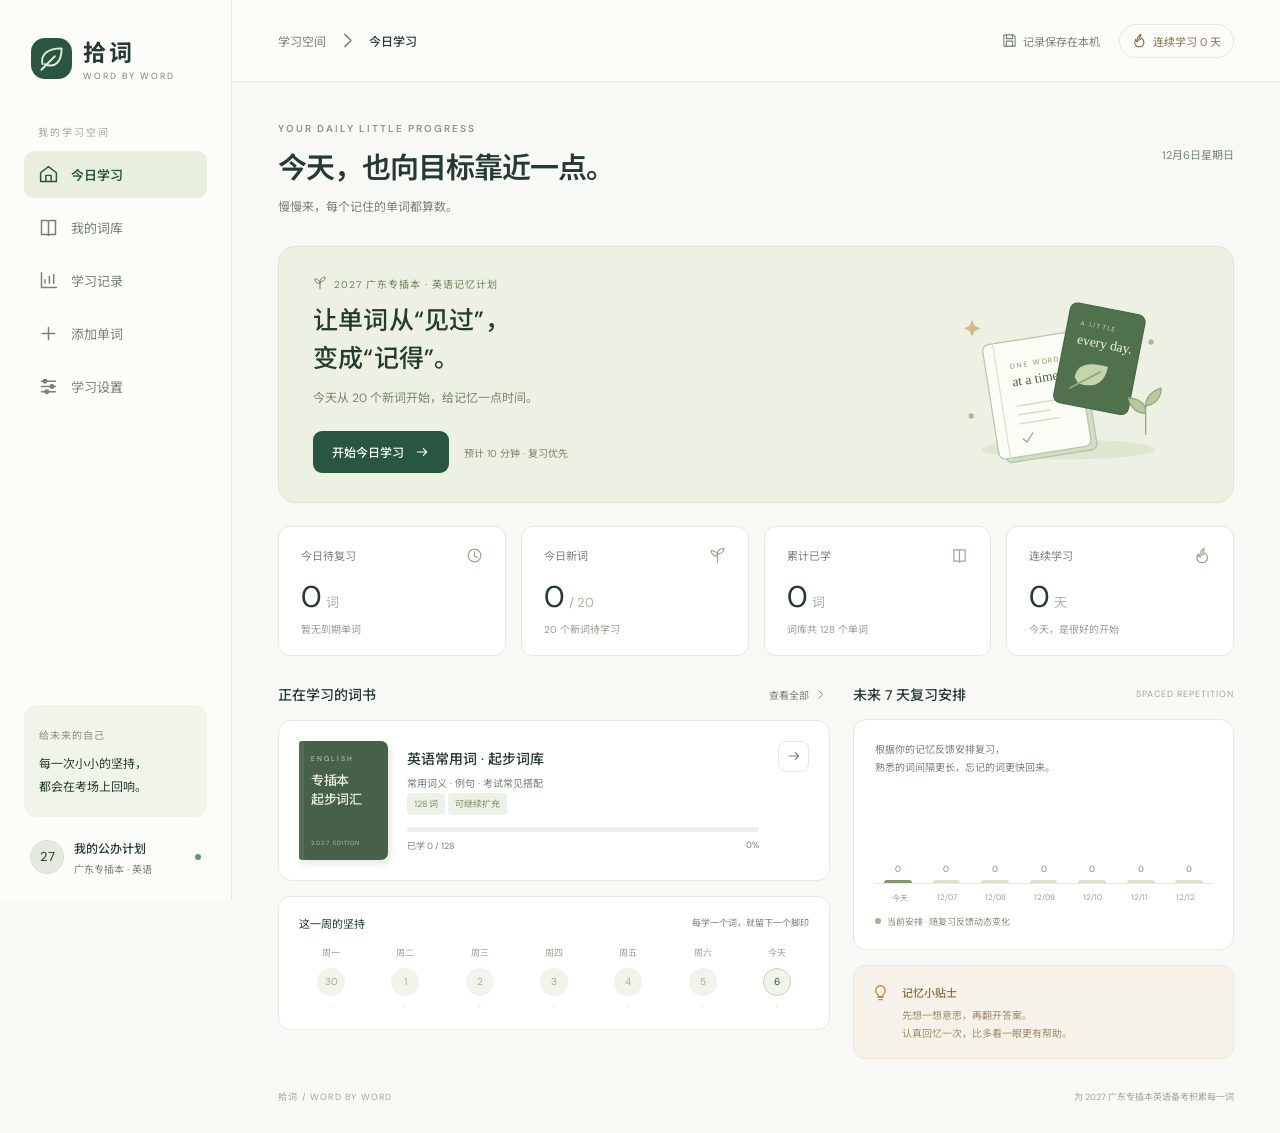
==== index.html @ 29329216 "Publish Wordleaf vocabulary study website" ====
<!doctype html>
<html lang="zh-CN">
<head>
  <meta charset="UTF-8">
  <meta name="viewport" content="width=device-width, initial-scale=1">
  <meta name="theme-color" content="#224b3c">
  <meta name="description" content="拾词 · 为广东专插本英语备考打造的个人背词与间隔复习工具。">
  <title>拾词 · 每一天，记得更牢</title>
  <link rel="icon" href="./leaf.svg" type="image/svg+xml">
  <link rel="stylesheet" href="./styles.css">
</head>
<body>
  <div id="app"></div>
  <div id="toast" role="status" aria-live="polite"></div>
  <script type="module" src="./app.mjs"></script>
</body>
</html>
---- styles.css ----
@import url('https://fonts.googleapis.com/css2?family=DM+Sans:wght@400;500;600;700&family=Noto+Sans+SC:wght@400;500;600;700&display=swap');
:root{--paper:#f8f9f5;--white:#fff;--ink:#253b32;--muted:#768179;--green:#285641;--light:#edf2e8;--line:#e5e9e1;--orange:#c78643;--orange-light:#faf0e3;--red:#b75953;--shadow:0 10px 40px #283e3210;font-family:'DM Sans','Noto Sans SC',system-ui,sans-serif;color:var(--ink);background:var(--paper);font-synthesis:none}
*{box-sizing:border-box}body{margin:0}button,input,textarea,select{font:inherit}button,a,input,textarea,select{-webkit-tap-highlight-color:transparent}button{cursor:pointer}button:disabled{opacity:.5;cursor:not-allowed}button:focus-visible,a:focus-visible,input:focus-visible,textarea:focus-visible,select:focus-visible{outline:3px solid #8ba984;outline-offset:4px}button{border:0}a{color:inherit;text-decoration:none}svg{width:21px;height:21px;fill:none;stroke:currentColor;stroke-width:1.7;stroke-linecap:round;stroke-linejoin:round;flex-shrink:0}.app-shell{display:grid;grid-template-columns:232px 1fr;min-height:100vh}.sidebar{position:fixed;inset:0 auto 0 0;width:232px;padding:34px 24px 24px;border-right:1px solid var(--line);background:#fcfdf9;display:flex;flex-direction:column;z-index:20}.brand{display:flex;gap:11px;align-items:center;margin:0 7px 42px}.brand-mark{width:41px;height:41px;border-radius:14px;background:var(--green);display:grid;place-items:center;color:#e4ecd6}.brand-mark svg{width:27px;height:27px}.brand h1{font-size:23px;letter-spacing:3px;margin:0}.brand p{font-size:9px;letter-spacing:2px;color:var(--muted);margin:2px 0 0}.nav-label{font-size:10px;letter-spacing:2px;color:#a0a89f;margin:0 14px 12px}.nav-item{display:flex;align-items:center;gap:12px;width:100%;border-radius:10px;padding:13px 14px;background:none;color:var(--muted);text-align:left;font-size:13px;margin-bottom:6px}.nav-item.active{background:#e9efdf;color:var(--green);font-weight:600}.nav-item:hover{background:var(--light)}.nav-item .badge{margin-left:auto;background:white;border-radius:5px;min-width:22px;text-align:center;padding:1px 5px;font-size:11px}.sidebar-bottom{margin-top:auto}.sidebar-note{padding:18px 15px;background:#f1f4ea;border-radius:12px}.sidebar-note .tiny{color:#87907b;font-size:10px;letter-spacing:1px}.sidebar-note p{font-size:12px;line-height:1.9;margin:9px 0 0}.sidebar-user{display:flex;align-items:center;gap:10px;padding:20px 6px 0}.avatar{width:34px;height:34px;background:#e6e9df;border:1px solid #dce1d4;border-radius:50%;display:grid;place-items:center;font-size:13px}.sidebar-user strong{font-size:12px;font-weight:500}.sidebar-user p{font-size:10px;color:var(--muted);margin:3px 0 0}.sidebar-user .dot{margin-left:auto;width:6px;height:6px;border-radius:50%;background:#6b9566}.main{grid-column:2;min-width:0}.topbar{height:82px;border-bottom:1px solid var(--line);display:flex;justify-content:space-between;align-items:center;padding:0 46px;background:#fbfcf8}.crumb{font-size:12px;color:var(--muted);display:flex;gap:11px;align-items:center}.crumb strong{font-weight:500;color:var(--ink)}.top-right{display:flex;align-items:center;gap:19px;color:var(--muted);font-size:11px}.saved-status{display:flex;align-items:center;gap:6px}.saved-status svg{width:15px;height:15px}.top-right .pill{border:1px solid var(--line);border-radius:50px;padding:8px 12px;display:flex;align-items:center;gap:6px;color:#8c714e}.top-right .pill svg{width:15px;height:15px}.content{max-width:1190px;margin:auto;padding:40px 46px 28px}.greeting{display:flex;justify-content:space-between;align-items:flex-start;gap:20px;margin-bottom:27px}.eyebrow{font-size:10px;font-weight:600;letter-spacing:2px;color:#8c967f;margin-bottom:9px}.greeting h2,.page-head h2{margin:0;font-size:29px;letter-spacing:-1px;font-weight:600}.greeting p,.page-head p{font-size:12px;color:var(--muted);line-height:1.8;margin:10px 0 0}.greeting .date{font-size:11px;color:var(--muted);padding-top:24px;white-space:nowrap}.hero{position:relative;overflow:hidden;border:1px solid #dde5d2;border-radius:17px;background:#ecf1e3;display:flex;justify-content:space-between;align-items:center;min-height:226px;padding:29px 34px;margin-bottom:23px}.hero-copy{position:relative;z-index:1}.hero .hero-label{font-size:10px;color:#728160;letter-spacing:1px;display:flex;gap:7px;align-items:center}.hero-label svg{width:14px;height:14px}.hero h3{font-size:25px;line-height:1.55;margin:11px 0 9px;font-weight:500;letter-spacing:.2px}.hero p{font-size:12px;color:#7b856f;margin:0 0 21px;line-height:1.8}.btn{display:inline-flex;align-items:center;justify-content:center;gap:10px;border-radius:9px;padding:12px 19px;font-size:12px;font-weight:500;transition:background .15s,transform .15s}.btn:hover{transform:translateY(-1px)}.btn svg{width:16px;height:16px}.primary{background:var(--green);color:#fff}.primary:hover{background:#1d4231}.secondary{background:white;border:1px solid var(--line);color:var(--ink)}.quiet{background:none;color:var(--muted)}.hero-foot{display:inline-block;font-size:10px;color:#7b866b;margin-left:15px}.hero-art{width:258px;flex-shrink:0;align-self:stretch;display:grid;place-items:center;margin-right:12px}.hero-art svg{width:244px;height:195px;stroke-width:1.4}.stat-grid{display:grid;grid-template-columns:repeat(4,1fr);gap:15px;margin-bottom:28px}.stat{padding:20px 22px 19px;background:white;border:1px solid var(--line);border-radius:12px}.stat-head{display:flex;justify-content:space-between;align-items:center;color:var(--muted);font-size:11px}.stat-head svg{width:17px;height:17px;color:#9aab88}.stat-value{font-size:30px;line-height:1.3;margin:13px 0 5px;letter-spacing:-1px}.stat-value span{font-size:13px;color:#adb4a6;letter-spacing:0;margin-left:5px}.stat-foot{font-size:10px;color:#969d91}.stat-foot .green{color:#719260}.dashboard-bottom{display:grid;grid-template-columns:minmax(0,1.45fr) minmax(280px,1fr);gap:23px}.section-title{display:flex;justify-content:space-between;align-items:center;margin:0 0 15px}.section-title h3{font-size:14px;font-weight:500;margin:0}.section-title .small-link{font-size:10px;color:var(--muted);display:flex;align-items:center;gap:5px;background:none;padding:3px}.small-link svg{width:13px;height:13px}.section-title .label{font-size:9px;letter-spacing:1px;color:#9caa8a}.book-card{border:1px solid var(--line);border-radius:13px;background:white;padding:20px;display:flex;gap:19px;align-items:center}.book-cover{position:relative;flex-shrink:0;width:89px;height:119px;background:#466147;border-radius:3px 7px 7px 3px;box-shadow:3px 4px 7px #3c4c3320,inset 5px 0 #ffffff13;color:#eaf0db;padding:13px 12px;display:flex;flex-direction:column}.book-cover .book-kicker{font-size:7px;letter-spacing:2px;color:#c5d1b8}.book-cover strong{font-size:16px;line-height:1.5;margin-top:8px;font-weight:500;letter-spacing:1px}.book-cover small{font-size:8px;letter-spacing:2px;margin-top:auto;opacity:.7}.book-info{flex:1;min-width:0}.book-info h4{font-size:14px;font-weight:500;margin:0 0 7px}.book-info p{font-size:10px;color:var(--muted);margin:0 0 12px;line-height:1.8}.chip{display:inline-block;font-size:9px;border-radius:4px;padding:3px 7px;background:var(--light);color:#7e9268}.progress-track{height:5px;border-radius:4px;background:#edf0e8;overflow:hidden;margin:12px 0 7px}.progress-fill{height:100%;background:#819a60;transition:width .3s}.progress-caption{display:flex;justify-content:space-between;font-size:9px;color:var(--muted)}.book-card .arrow-btn{align-self:flex-start}.arrow-btn,.icon-btn{display:grid;place-items:center;width:31px;height:31px;border-radius:8px;border:1px solid var(--line);background:white;color:var(--muted)}.arrow-btn svg,.icon-btn svg{width:16px;height:16px}.week-card{margin-top:15px;background:white;border:1px solid var(--line);border-radius:12px;padding:18px 20px}.week-title{display:flex;justify-content:space-between;align-items:center;font-size:11px;margin-bottom:15px}.week-title small{font-size:9px;color:var(--muted)}.week-grid{display:grid;grid-template-columns:repeat(7,1fr);gap:10px;text-align:center}.week-day{font-size:9px;color:#9aa28f}.week-dot{width:28px;height:28px;margin:9px auto 5px;border-radius:50%;display:grid;place-items:center;background:#f1f4eb;color:#a2ab96;font-size:10px}.week-day.today .week-dot{border:1px solid #c6d4b5;color:var(--green)}.week-day.done .week-dot{background:#6c875a;color:white}.week-dot svg{width:12px;height:12px}.week-number{font-size:8px}.memory-card{background:white;border:1px solid var(--line);border-radius:13px;padding:21px 21px 16px;min-height:231px}.memory-card p{font-size:10px;color:var(--muted);line-height:1.8;margin:0 0 13px}.forecast-chart{height:94px;display:flex;align-items:flex-end;justify-content:space-around;gap:9px;padding:7px 3px 0;border-bottom:1px solid var(--line)}.bar-group{flex:1;display:flex;flex-direction:column;align-items:center;justify-content:flex-end;gap:5px;height:100%}.bar-number{font-size:9px;color:#81916d}.bar{width:70%;max-width:28px;min-height:3px;border-radius:4px 4px 0 0;background:#d9e4ca}.bar-group:first-child .bar{background:#819969}.forecast-labels{display:flex;justify-content:space-around;font-size:8px;color:#99a28e;padding:8px 3px 0}.legend{display:flex;align-items:center;gap:6px;font-size:9px;color:#859078;margin-top:12px}.legend i{width:6px;height:6px;border-radius:50%;background:#a0b687}.tip-card{display:flex;gap:12px;padding:15px 17px;background:#f7f2e9;border:1px solid #efe5d6;border-radius:11px;margin-top:15px}.tip-card svg{color:#b88c50;width:19px;height:19px;flex-shrink:0;margin-top:2px}.tip-card strong{font-size:11px;font-weight:500;color:#896d42}.tip-card p{font-size:10px;line-height:1.8;color:#a18c6a;margin:5px 0 0}.footer{display:flex;justify-content:space-between;margin-top:30px;font-size:9px;color:#a0a697;line-height:1.8}.footer .footer-logo{letter-spacing:1.2px}.page-head{margin-bottom:25px;display:flex;justify-content:space-between;align-items:center;gap:14px}.panel{background:white;border:1px solid var(--line);border-radius:14px;padding:25px}.toolbar{display:flex;gap:10px;margin-bottom:18px;flex-wrap:wrap;align-items:center}.search-wrap{display:flex;align-items:center;gap:10px;background:white;border:1px solid var(--line);padding:11px 14px;border-radius:9px;flex:1;min-width:180px}.search-wrap svg{width:17px;height:17px;color:var(--muted)}.search-wrap input{border:0;outline:none;min-width:0;width:100%;font-size:12px;background:none;color:var(--ink)}.select{border:1px solid var(--line);background:white;border-radius:9px;padding:10px 12px;font-size:11px;color:var(--ink)}.word-list{display:grid;gap:10px}.word-row{display:grid;grid-template-columns:1.1fr 1.3fr .6fr auto;gap:15px;align-items:center;padding:18px 20px;background:white;border:1px solid var(--line);border-radius:11px}.word-row strong{font-size:18px;font-weight:500;letter-spacing:-.3px}.word-row .pos{font-size:10px;color:var(--muted);margin-left:8px}.word-row .meaning{font-size:12px}.word-row small{display:block;color:var(--muted);font-size:10px;margin-top:5px}.row-actions{display:flex;gap:8px}.row-actions .icon-btn.favorite{color:var(--orange);background:var(--orange-light);border-color:#eddbbd}.state-chip{font-size:10px;padding:4px 9px;border-radius:5px;width:fit-content;background:#f0f3ed;color:#839076}.state-chip.due{color:#b47b3f;background:#fbf0df}.state-chip.mastered{color:var(--green);background:#e9f0e2}.word-count{font-size:11px;color:var(--muted);margin:0 0 12px}.pagination{display:flex;justify-content:center;align-items:center;gap:18px;margin:20px 0;color:var(--muted);font-size:11px}.empty{text-align:center;padding:45px 20px;color:var(--muted);font-size:13px;line-height:1.9}.empty svg{width:45px;height:45px;margin-bottom:15px;color:#a7b69b}.empty h3{font-size:18px;color:var(--ink);font-weight:500;margin:8px 0}.session-header{display:flex;justify-content:space-between;align-items:center;gap:20px;margin-bottom:24px}.session-progress{flex:1;max-width:380px}.session-progress .progress-caption{font-size:10px}.session-progress .progress-track{height:4px}.session-header .btn{padding:9px 12px}.study-layout{max-width:700px;margin:0 auto}.study-card{position:relative;padding:37px 42px 31px;min-height:376px;border:1px solid var(--line);background:white;box-shadow:var(--shadow);border-radius:20px;text-align:center}.study-top{display:flex;align-items:center;justify-content:space-between;font-size:10px;color:var(--muted)}.study-top .word-status{padding:5px 8px;background:var(--light);color:#819168;border-radius:5px}.study-term{font-size:49px;font-weight:500;letter-spacing:-1.5px;margin:37px 0 8px;overflow-wrap:anywhere}.pronunciation{display:flex;justify-content:center;align-items:center;gap:9px;color:var(--muted);font-size:12px}.audio-btn{display:inline-flex;align-items:center;gap:5px;border:0;background:#f3f5ee;color:#71835e;border-radius:30px;padding:6px 11px;font-size:10px}.audio-btn svg{width:14px;height:14px}.reveal-hint{font-size:12px;color:#a0a694;margin:28px 0 19px;line-height:1.8}.reveal-btn{width:220px;padding:14px;max-width:100%;margin-bottom:3px}.meaning-block{animation:appear .2s ease-out;margin-top:23px;border-top:1px solid var(--line);padding-top:21px}.meaning-block .meaning{font-size:22px;line-height:1.5;margin-bottom:18px}.meaning-block .meaning .pos{font-size:12px;color:var(--muted);margin-right:10px}.example{background:#f7f8f3;text-align:left;border-radius:10px;padding:17px 19px;font-size:13px;line-height:1.9}.example p{margin:0}.example .translation{font-size:11px;color:var(--muted);margin-top:4px}.word-tip{text-align:left;font-size:11px;line-height:1.8;color:#8c7857;background:#faf6ed;border-radius:8px;padding:12px 15px;margin-top:12px}.word-tip svg{width:13px;height:13px;vertical-align:middle;margin-right:5px}.grade-heading{text-align:center;color:var(--muted);font-size:11px;margin:25px 0 13px}.grades{display:grid;grid-template-columns:repeat(3,1fr);gap:13px}.grade-btn{border:1px solid var(--line);border-radius:12px;padding:17px 10px 13px;display:flex;flex-direction:column;align-items:center;gap:8px;background:white;color:var(--ink)}.grade-btn svg{width:20px;height:20px}.grade-btn strong{font-size:14px;font-weight:500}.grade-btn small{font-size:10px;opacity:.65}.grade-btn.again{border-color:#efdcd7;color:var(--red);background:#fcf7f5}.grade-btn.hard{border-color:#efdfc5;color:#b68440;background:#fdfaf3}.grade-btn.good{border-color:#d9e5cd;color:var(--green);background:#f1f6eb}.grade-btn:hover{filter:brightness(.97)}.keyboard-hint{text-align:center;color:#9ba393;font-size:9px;margin:20px 0}.kbd{display:inline-block;border:1px solid #dbe0d3;border-radius:4px;padding:1px 5px;margin:0 3px;font-size:9px;background:#fcfdf9}.study-mode{display:flex;justify-content:center;gap:5px;margin-bottom:23px}.study-mode button{font-size:10px;color:var(--muted);background:none;padding:8px 13px;border-radius:6px}.study-mode button.active{background:#e9eedf;color:var(--green)}.spell-input{margin:25px auto 8px;width:100%;max-width:360px;border:1px solid #d4dfc7;background:#fafcf6;border-radius:10px;text-align:center;padding:14px;color:var(--ink);font-size:20px;letter-spacing:1px}.spell-result{font-size:11px;margin:14px 0;color:var(--muted)}.summary-card{text-align:center;padding:45px 30px;background:white;border:1px solid var(--line);border-radius:18px}.summary-icon{width:62px;height:62px;display:grid;place-items:center;margin:0 auto 20px;background:var(--light);border-radius:50%;color:var(--green)}.summary-icon svg{width:32px;height:32px}.summary-card h3{font-size:25px;font-weight:500;margin:0 0 10px}.summary-card p{color:var(--muted);font-size:12px;line-height:1.9}.summary-metrics{display:flex;justify-content:center;gap:45px;margin:30px 0}.summary-metrics strong{font-size:27px;font-weight:500}.summary-metrics small{display:block;font-size:10px;color:var(--muted);margin-top:7px}.summary-actions{display:flex;justify-content:center;gap:10px}.two-columns{display:grid;grid-template-columns:1fr 1fr;gap:20px}.panel h3{font-size:15px;font-weight:500;margin:0 0 8px}.panel .desc{font-size:11px;line-height:1.9;color:var(--muted);margin:0 0 20px}.field{margin-bottom:17px}.field label{display:block;font-size:11px;margin-bottom:8px}.field input,.field textarea,.field select{width:100%;padding:11px 13px;border:1px solid var(--line);border-radius:8px;color:var(--ink);background:#fcfdf9;font-size:12px}.field textarea{min-height:150px;resize:vertical;line-height:1.9}.field .help{font-size:10px;line-height:1.8;color:var(--muted);margin-top:7px}.setting-row{display:flex;justify-content:space-between;gap:16px;align-items:center;padding:18px 0;border-bottom:1px solid var(--line)}.setting-row:last-child{border-bottom:0}.setting-row strong{font-size:12px;font-weight:500}.setting-row p{font-size:10px;color:var(--muted);line-height:1.8;margin:7px 0 0}.setting-row input[type=number]{width:75px;border:1px solid var(--line);padding:10px;border-radius:8px;font-size:14px;color:var(--green);background:var(--paper)}.toggle{width:38px;height:22px;appearance:none;background:#dce2d5;border-radius:20px;cursor:pointer;position:relative;flex-shrink:0}.toggle:after{content:'';position:absolute;top:3px;left:3px;width:16px;height:16px;border-radius:50%;background:white;transition:left .15s}.toggle:checked{background:var(--green)}.toggle:checked:after{left:19px}.backup-buttons{display:flex;gap:9px;flex-wrap:wrap;margin:15px 0}.disclaimer{border-left:2px solid #bacbaa;padding:3px 0 3px 15px;margin:25px 0 0;color:var(--muted);font-size:11px;line-height:2}.info-steps{display:grid;gap:12px;margin-top:19px}.info-step{display:flex;gap:13px;font-size:11px;color:var(--muted);line-height:1.9}.info-step .step-num{width:23px;height:23px;border-radius:50%;background:var(--light);color:var(--green);display:grid;place-items:center;flex-shrink:0;font-size:10px}.info-step strong{display:block;color:var(--ink);font-weight:500;margin-bottom:3px}.history-grid{display:grid;grid-template-columns:repeat(14,1fr);gap:5px;margin:20px 0 12px}.history-cell{aspect-ratio:1;border-radius:5px;background:#f0f3e9}.history-cell.l1{background:#dbe5cb}.history-cell.l2{background:#a9be90}.history-cell.l3{background:#789966}.history-cell.l4{background:#406742}.history-legend{display:flex;align-items:center;justify-content:flex-end;gap:5px;font-size:9px;color:var(--muted)}.history-legend i{width:10px;height:10px;border-radius:2px}.memory-map{display:flex;gap:4px;align-items:center;margin-top:24px;flex-wrap:wrap}.memory-map span{padding:9px 11px;border-radius:7px;background:var(--light);font-size:10px;color:#728b57}.memory-map svg{width:13px;height:13px;color:#b9c4a8}.modal-backdrop{position:fixed;inset:0;z-index:50;background:#243d3266;display:flex;justify-content:center;align-items:center;padding:24px;backdrop-filter:blur(3px)}.modal{position:relative;width:100%;max-width:550px;background:white;border:1px solid var(--line);border-radius:19px;padding:29px;max-height:85vh;overflow:auto;box-shadow:0 25px 80px #112c3330}.modal-head{display:flex;justify-content:space-between;align-items:center;margin-bottom:20px}.modal-head h3{font-size:18px;font-weight:500;margin:0}.modal .study-term{font-size:35px;text-align:center;margin:20px 0}.modal .meaning-block .meaning{text-align:center;font-size:19px}.modal .btn{margin-top:18px}#toast{position:fixed;bottom:28px;left:50%;transform:translate(-50%,18px);z-index:100;background:#284b3e;color:white;box-shadow:0 5px 25px #243e3226;padding:12px 22px;font-size:12px;border-radius:9px;opacity:0;pointer-events:none;transition:opacity .2s,transform .2s;max-width:90vw;line-height:1.7}#toast.visible{opacity:1;transform:translate(-50%,0)}.mobile-brand{display:none}.file-drop{border:1px dashed #c9d4bd;border-radius:10px;padding:20px;text-align:center;color:var(--muted);font-size:11px;background:#fafcf6;cursor:pointer;margin:15px 0}.file-drop svg{display:block;margin:0 auto 8px;color:#96a77e}.file-drop small{display:block;margin-top:7px;font-size:9px;color:#a0a98f}.import-message{font-size:11px;line-height:1.8;padding:10px 0;color:var(--green)}.word-status span{margin-left:5px}button .sr-only,.sr-only{position:absolute;width:1px;height:1px;padding:0;margin:-1px;overflow:hidden;clip:rect(0,0,0,0);white-space:nowrap;border:0}@keyframes appear{from{opacity:0;transform:translateY(4px)}to{opacity:1;transform:translateY(0)}}
@media(min-width:1500px){.content{padding-top:49px}.hero{min-height:248px}.hero-art{margin-right:40px}.stat{padding:23px}.dashboard-bottom{gap:27px}.memory-card{min-height:245px}.forecast-chart{height:110px}}
@media(max-width:1150px){.sidebar{width:195px;padding:28px 18px}.app-shell{grid-template-columns:195px 1fr}.topbar{padding:0 30px}.content{padding:32px 30px}.hero{padding:27px}.hero-art{width:205px;margin-right:0}.hero-art svg{width:200px}.dashboard-bottom{grid-template-columns:1.15fr 1fr;gap:18px}.book-card{padding:16px;gap:14px}.book-cover{width:75px;height:109px}.book-cover strong{font-size:14px}.stat{padding:18px 16px}.hero-foot{display:none}}
@media(max-width:900px){.sidebar{width:78px;padding:25px 13px}.app-shell{grid-template-columns:78px 1fr}.brand{margin:0 5px 36px}.brand h1,.brand p,.nav-label,.nav-item .nav-text,.nav-item .badge,.sidebar-note,.sidebar-user{display:none}.brand-mark{width:38px;height:38px;border-radius:12px}.nav-item{justify-content:center;padding:14px 0}.topbar{height:68px}.hero-art{width:155px}.hero-art svg{width:175px}.hero h3{font-size:23px}.dashboard-bottom{grid-template-columns:1fr}.right-column{display:grid;grid-template-columns:1fr 1fr;gap:16px}.right-column .section-title{grid-column:1/-1;margin-bottom:0}.right-column .tip-card{margin-top:0;align-self:start}.memory-card{min-height:200px}.stat-grid{gap:10px}.two-columns{grid-template-columns:1fr}.word-row{grid-template-columns:1fr 1fr auto}.word-row .state-chip{display:none}}
@media(max-width:620px){.app-shell{display:block}.sidebar{inset:auto 0 0 0;width:100%;height:67px;display:flex;flex-direction:row;justify-content:space-around;padding:7px 6px;background:#fcfdf9fa;border-top:1px solid var(--line);border-right:0;backdrop-filter:blur(12px)}.sidebar .brand,.sidebar-bottom,.nav-label{display:none}.sidebar nav{display:flex;width:100%;justify-content:space-around}.nav-item{flex-direction:column;gap:5px;padding:7px 5px;margin:0;width:19%;font-size:9px;border-radius:9px}.nav-item .nav-text{display:block}.nav-item svg{width:19px;height:19px}.main{padding-bottom:70px}.topbar{padding:0 21px;height:63px}.crumb{display:none}.mobile-brand{display:flex;gap:8px;align-items:center;font-weight:600;font-size:18px;letter-spacing:2px}.mobile-brand svg{color:var(--green);width:23px;height:23px}.top-right{gap:10px}.top-right .saved-status{font-size:9px}.top-right .pill{display:none}.content{padding:25px 19px 20px}.greeting{margin-bottom:22px}.greeting h2,.page-head h2{font-size:25px}.greeting p{font-size:11px;max-width:220px}.greeting .date{font-size:9px;max-width:75px;line-height:1.9;padding-top:8px}.hero{padding:24px 22px;min-height:242px;align-items:flex-start}.hero h3{font-size:23px;max-width:230px;margin-top:14px}.hero p{font-size:11px;max-width:195px;margin-bottom:20px}.hero-art{position:absolute;width:130px;height:155px;right:-18px;bottom:-10px;opacity:.5}.hero-art svg{width:155px;height:155px}.hero-copy{max-width:95%}.hero-foot{display:none}.stat-grid{grid-template-columns:repeat(2,1fr);gap:11px;margin-bottom:25px}.stat{padding:16px 18px}.stat-value{font-size:29px;margin:9px 0 5px}.stat-head{font-size:10px}.stat-foot{font-size:9px}.dashboard-bottom{gap:25px}.book-card{padding:18px;gap:16px}.book-cover{width:78px;height:109px}.right-column{display:block}.right-column .section-title{margin-bottom:15px}.right-column .tip-card{margin-top:13px}.memory-card{min-height:205px}.forecast-chart{height:100px}.week-grid{gap:5px}.footer{gap:18px;font-size:8px;margin-top:24px}.footer span:last-child{max-width:160px;text-align:right}.page-head{align-items:flex-start}.page-head .btn{font-size:10px;padding:10px;white-space:nowrap;margin-top:5px}.word-row{padding:16px 14px;gap:8px;grid-template-columns:1fr auto}.word-row strong{font-size:18px}.word-row .meaning{grid-column:1;grid-row:2;margin-top:1px}.word-row .row-actions{grid-column:2;grid-row:1/3}.word-row .pos{margin-left:5px}.word-row small{display:none}.toolbar{gap:8px}.search-wrap{flex-basis:100%}.select{flex:1;font-size:10px}.study-card{padding:24px 22px;min-height:357px;border-radius:15px}.study-term{font-size:39px;margin-top:39px;letter-spacing:-.8px}.study-top{font-size:9px}.meaning-block .meaning{font-size:20px}.example{font-size:12px;padding:14px}.grades{gap:9px}.grade-btn{padding:15px 6px 12px}.grade-btn strong{font-size:13px}.grade-btn small{font-size:9px}.keyboard-hint{display:none}.session-header{gap:13px}.session-header .btn{font-size:10px}.session-progress .progress-caption{font-size:9px}.study-mode{margin-bottom:18px}.panel{padding:22px 19px}.history-grid{gap:4px}.summary-metrics{gap:30px}.modal-backdrop{padding:17px}.modal{padding:24px 20px}.summary-actions{flex-wrap:wrap}.footer-logo{white-space:nowrap}}
.book-cover strong{font-size:13px;letter-spacing:-.3px;white-space:nowrap}.book-cover small{font-size:6px;letter-spacing:1px;white-space:nowrap}
@media(max-width:620px){.greeting{display:block;position:relative}.greeting .date{position:absolute;bottom:2px;right:0;max-width:none;padding:0;font-size:8px}.greeting h2{font-size:23px}}
@media(prefers-reduced-motion:reduce){*,*:before,*:after{animation:none!important;transition:none!important;scroll-behavior:auto!important}}
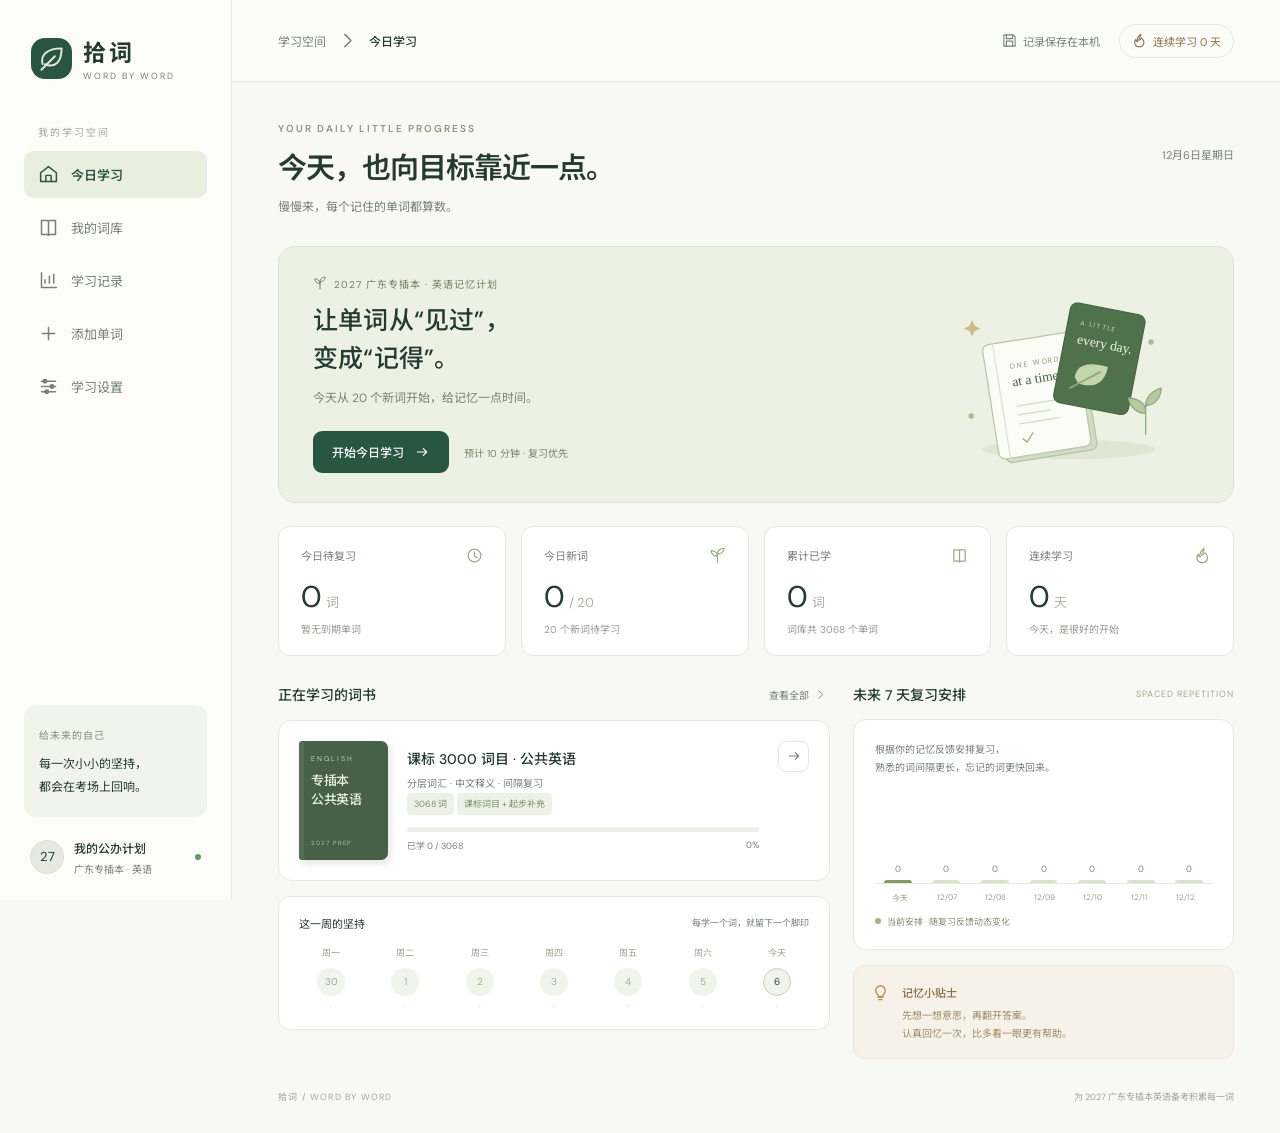
==== commit 3315b3d1: "Publish 3000-headword public English vocabulary Bundle 3068 study cards from the verified curriculum" ====
--- a/index.html
+++ b/index.html
@@ -4,7 +4,7 @@
   <meta charset="UTF-8">
   <meta name="viewport" content="width=device-width, initial-scale=1">
   <meta name="theme-color" content="#224b3c">
-  <meta name="description" content="拾词 · 为广东专插本英语备考打造的个人背词与间隔复习工具。">
+  <meta name="description" content="拾词 · 广东专插本公共英语备考，覆盖课程标准3000词目，提供中文释义与间隔复习。">
   <title>拾词 · 每一天，记得更牢</title>
   <link rel="icon" href="./leaf.svg" type="image/svg+xml">
   <link rel="stylesheet" href="./styles.css">
@@ -12,6 +12,6 @@
 <body>
   <div id="app"></div>
   <div id="toast" role="status" aria-live="polite"></div>
-  <script type="module" src="./app.mjs"></script>
+  <script type="module" src="./app.mjs?v=20261014-vocabulary"></script>
 </body>
 </html>
--- a/styles.css
+++ b/styles.css
@@ -8,3 +8,10 @@
 .book-cover strong{font-size:13px;letter-spacing:-.3px;white-space:nowrap}.book-cover small{font-size:6px;letter-spacing:1px;white-space:nowrap}
 @media(max-width:620px){.greeting{display:block;position:relative}.greeting .date{position:absolute;bottom:2px;right:0;max-width:none;padding:0;font-size:8px}.greeting h2{font-size:23px}}
 @media(prefers-reduced-motion:reduce){*,*:before,*:after{animation:none!important;transition:none!important;scroll-behavior:auto!important}}
+:root{--vocabulary-version:20261014}
+.vocabulary-source{margin:18px 0 24px;padding:15px 18px;background:#f1f5ea;border:1px solid #dce6d0;border-radius:14px;color:var(--muted);font-size:12px;line-height:1.85}
+.vocabulary-source summary{color:var(--green);font-weight:600;cursor:pointer}
+.vocabulary-source p{margin:12px 0 0}
+.source-links{display:flex;flex-wrap:wrap;gap:10px 18px;margin-top:12px}
+.source-links a{color:var(--green);text-underline-offset:3px}
+.meaning-source{font-size:11px;color:var(--muted);margin:16px 0 0;line-height:1.7}
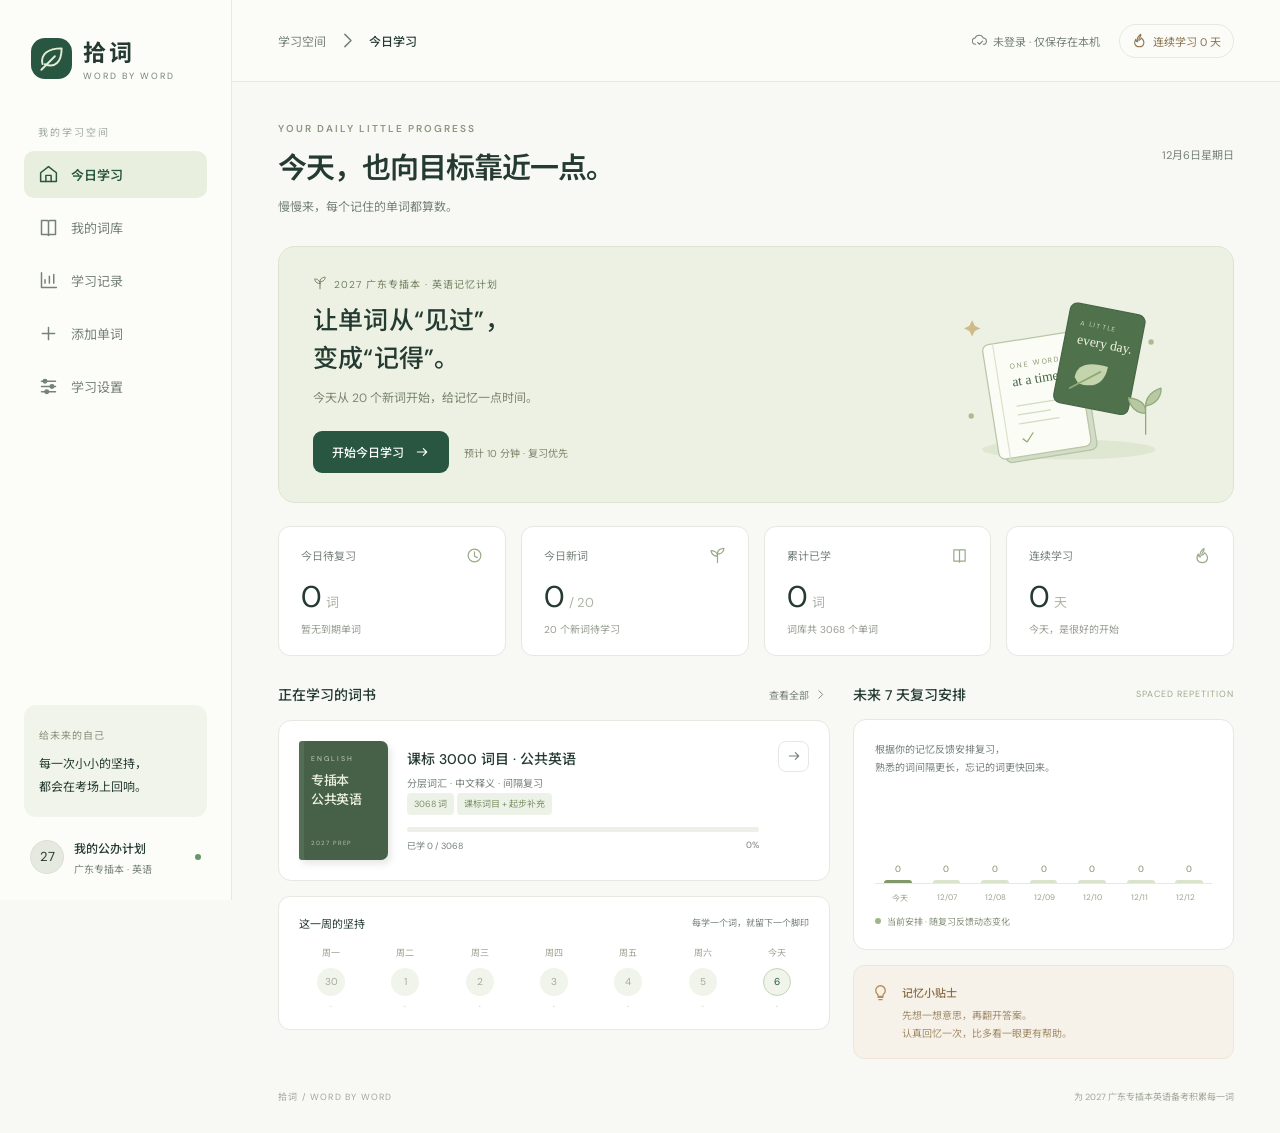
==== commit 41c1a33a: "Add files via upload" ====
--- a/index.html
+++ b/index.html
@@ -7,11 +7,12 @@
   <meta name="description" content="拾词 · 广东专插本公共英语备考，覆盖课程标准3000词目，提供中文释义与间隔复习。">
   <title>拾词 · 每一天，记得更牢</title>
   <link rel="icon" href="./leaf.svg" type="image/svg+xml">
-  <link rel="stylesheet" href="./styles.css">
+  <link rel="stylesheet" href="./styles.css?v=20261014-cloud">
 </head>
 <body>
   <div id="app"></div>
   <div id="toast" role="status" aria-live="polite"></div>
-  <script type="module" src="./app.mjs?v=20261014-vocabulary"></script>
+  <script defer src="./supabase.js?v=2.117.3"></script>
+  <script type="module" src="./app.mjs?v=20261014-cloud"></script>
 </body>
 </html>
--- a/styles.css
+++ b/styles.css
@@ -7,6 +7,10 @@
 @media(max-width:620px){.app-shell{display:block}.sidebar{inset:auto 0 0 0;width:100%;height:67px;display:flex;flex-direction:row;justify-content:space-around;padding:7px 6px;background:#fcfdf9fa;border-top:1px solid var(--line);border-right:0;backdrop-filter:blur(12px)}.sidebar .brand,.sidebar-bottom,.nav-label{display:none}.sidebar nav{display:flex;width:100%;justify-content:space-around}.nav-item{flex-direction:column;gap:5px;padding:7px 5px;margin:0;width:19%;font-size:9px;border-radius:9px}.nav-item .nav-text{display:block}.nav-item svg{width:19px;height:19px}.main{padding-bottom:70px}.topbar{padding:0 21px;height:63px}.crumb{display:none}.mobile-brand{display:flex;gap:8px;align-items:center;font-weight:600;font-size:18px;letter-spacing:2px}.mobile-brand svg{color:var(--green);width:23px;height:23px}.top-right{gap:10px}.top-right .saved-status{font-size:9px}.top-right .pill{display:none}.content{padding:25px 19px 20px}.greeting{margin-bottom:22px}.greeting h2,.page-head h2{font-size:25px}.greeting p{font-size:11px;max-width:220px}.greeting .date{font-size:9px;max-width:75px;line-height:1.9;padding-top:8px}.hero{padding:24px 22px;min-height:242px;align-items:flex-start}.hero h3{font-size:23px;max-width:230px;margin-top:14px}.hero p{font-size:11px;max-width:195px;margin-bottom:20px}.hero-art{position:absolute;width:130px;height:155px;right:-18px;bottom:-10px;opacity:.5}.hero-art svg{width:155px;height:155px}.hero-copy{max-width:95%}.hero-foot{display:none}.stat-grid{grid-template-columns:repeat(2,1fr);gap:11px;margin-bottom:25px}.stat{padding:16px 18px}.stat-value{font-size:29px;margin:9px 0 5px}.stat-head{font-size:10px}.stat-foot{font-size:9px}.dashboard-bottom{gap:25px}.book-card{padding:18px;gap:16px}.book-cover{width:78px;height:109px}.right-column{display:block}.right-column .section-title{margin-bottom:15px}.right-column .tip-card{margin-top:13px}.memory-card{min-height:205px}.forecast-chart{height:100px}.week-grid{gap:5px}.footer{gap:18px;font-size:8px;margin-top:24px}.footer span:last-child{max-width:160px;text-align:right}.page-head{align-items:flex-start}.page-head .btn{font-size:10px;padding:10px;white-space:nowrap;margin-top:5px}.word-row{padding:16px 14px;gap:8px;grid-template-columns:1fr auto}.word-row strong{font-size:18px}.word-row .meaning{grid-column:1;grid-row:2;margin-top:1px}.word-row .row-actions{grid-column:2;grid-row:1/3}.word-row .pos{margin-left:5px}.word-row small{display:none}.toolbar{gap:8px}.search-wrap{flex-basis:100%}.select{flex:1;font-size:10px}.study-card{padding:24px 22px;min-height:357px;border-radius:15px}.study-term{font-size:39px;margin-top:39px;letter-spacing:-.8px}.study-top{font-size:9px}.meaning-block .meaning{font-size:20px}.example{font-size:12px;padding:14px}.grades{gap:9px}.grade-btn{padding:15px 6px 12px}.grade-btn strong{font-size:13px}.grade-btn small{font-size:9px}.keyboard-hint{display:none}.session-header{gap:13px}.session-header .btn{font-size:10px}.session-progress .progress-caption{font-size:9px}.study-mode{margin-bottom:18px}.panel{padding:22px 19px}.history-grid{gap:4px}.summary-metrics{gap:30px}.modal-backdrop{padding:17px}.modal{padding:24px 20px}.summary-actions{flex-wrap:wrap}.footer-logo{white-space:nowrap}}
 .book-cover strong{font-size:13px;letter-spacing:-.3px;white-space:nowrap}.book-cover small{font-size:6px;letter-spacing:1px;white-space:nowrap}
 @media(max-width:620px){.greeting{display:block;position:relative}.greeting .date{position:absolute;bottom:2px;right:0;max-width:none;padding:0;font-size:8px}.greeting h2{font-size:23px}}
+.example-audio{display:grid;grid-template-columns:minmax(0,1fr) 20px;gap:8px 12px;width:100%;padding:0;background:none;color:inherit;text-align:left;line-height:1.9;overflow-wrap:anywhere}.example-audio span{font-family:Georgia,serif}.example-audio svg{width:19px;height:19px;color:var(--green);margin-top:3px}.example-audio small{grid-column:1/-1;color:var(--muted);font-size:10px}.example-audio:hover span{text-decoration:underline;text-decoration-color:#a7b99c;text-underline-offset:4px}.grade-btn.selected{outline:2px solid var(--green);outline-offset:2px;box-shadow:0 3px 12px #244b3c12}.answer-confirm{text-align:center;margin:20px 0 0}.answer-confirm p{font-size:11px;color:var(--muted);line-height:1.8}.answer-confirm .btn{min-height:44px;width:100%}.study-card .reveal-hint{line-height:1.9}.study-card .reveal-btn.quiet{border:1px solid var(--line);font-size:11px}.grade-btn{min-height:86px}.study-term{overflow-wrap:anywhere}
+@media(max-width:620px){.study-card:has(.reveal-hint){min-height:295px}.study-card:has(.reveal-hint) .study-term{margin-top:26px}.example-audio{font-size:14px}.grade-btn{min-height:86px}.answer-confirm .btn{font-size:13px}}
+.saved-status{background:transparent;padding:5px 0;color:var(--muted);font-size:inherit;text-align:left;max-width:290px}.saved-status span{overflow-wrap:anywhere}.cloud-panel{margin-bottom:22px}.cloud-title{display:flex;align-items:center;gap:10px;color:var(--green)}.cloud-title h3{margin:0}.cloud-title svg{width:22px;height:22px}.cloud-panel .desc{margin-top:12px}.cloud-status{border-radius:9px;padding:12px 14px;background:var(--light);color:var(--green);font-size:12px;line-height:1.9;overflow-wrap:anywhere}.cloud-fields{display:grid;grid-template-columns:1fr 1fr;gap:16px}.cloud-account strong{font-size:13px;overflow-wrap:anywhere}.cloud-privacy{font-size:11px;color:var(--muted);line-height:1.9;margin-top:15px}.cloud-privacy summary{cursor:pointer;color:var(--green)}.cloud-privacy p{max-width:750px}.cloud-panel .field input{min-height:44px}.cloud-panel .btn{min-height:44px}
+@media(max-width:620px){.cloud-fields{grid-template-columns:1fr;gap:0}.cloud-panel .backup-buttons .btn{flex:1;white-space:nowrap;font-size:12px;padding:12px 10px}.top-right .saved-status{max-width:170px;font-size:9px;line-height:1.5}.cloud-panel input{font-size:16px!important}.cloud-title h3{font-size:16px}}
 @media(prefers-reduced-motion:reduce){*,*:before,*:after{animation:none!important;transition:none!important;scroll-behavior:auto!important}}
 :root{--vocabulary-version:20261014}
 .vocabulary-source{margin:18px 0 24px;padding:15px 18px;background:#f1f5ea;border:1px solid #dce6d0;border-radius:14px;color:var(--muted);font-size:12px;line-height:1.85}
